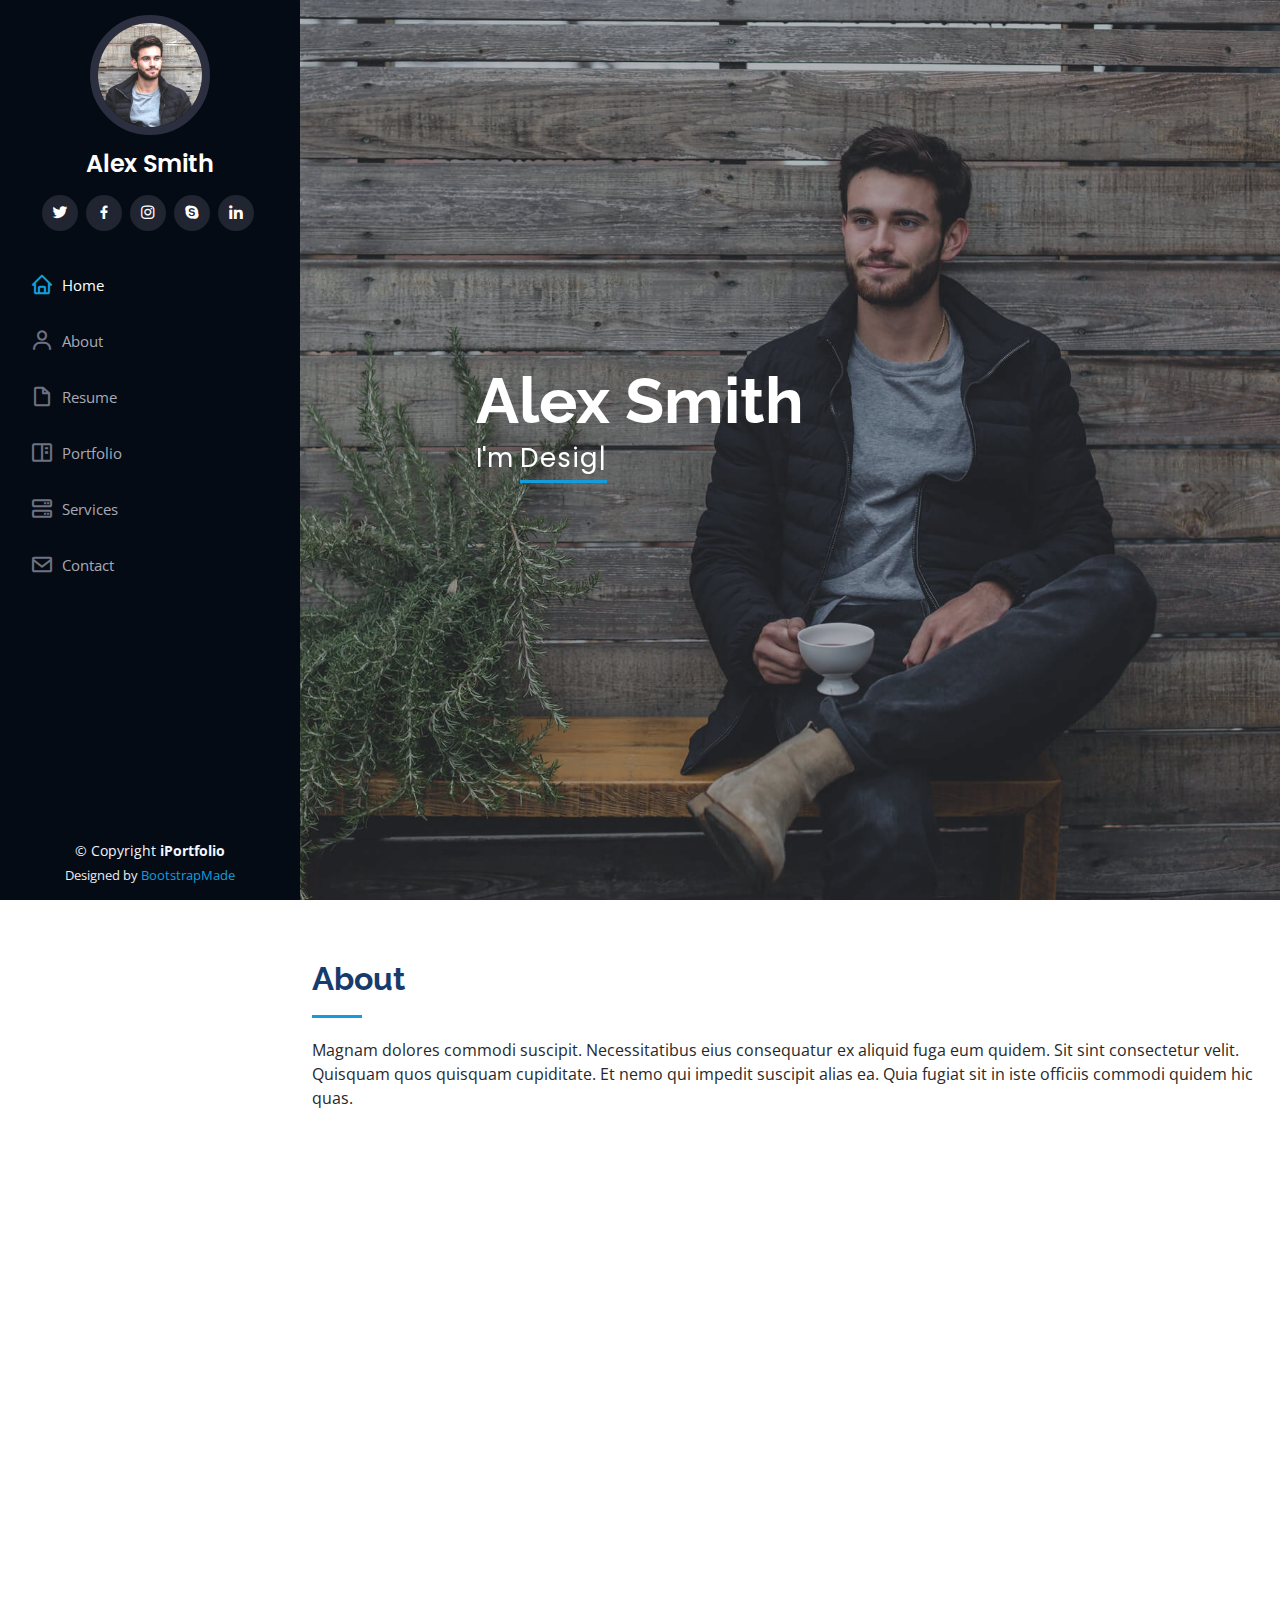
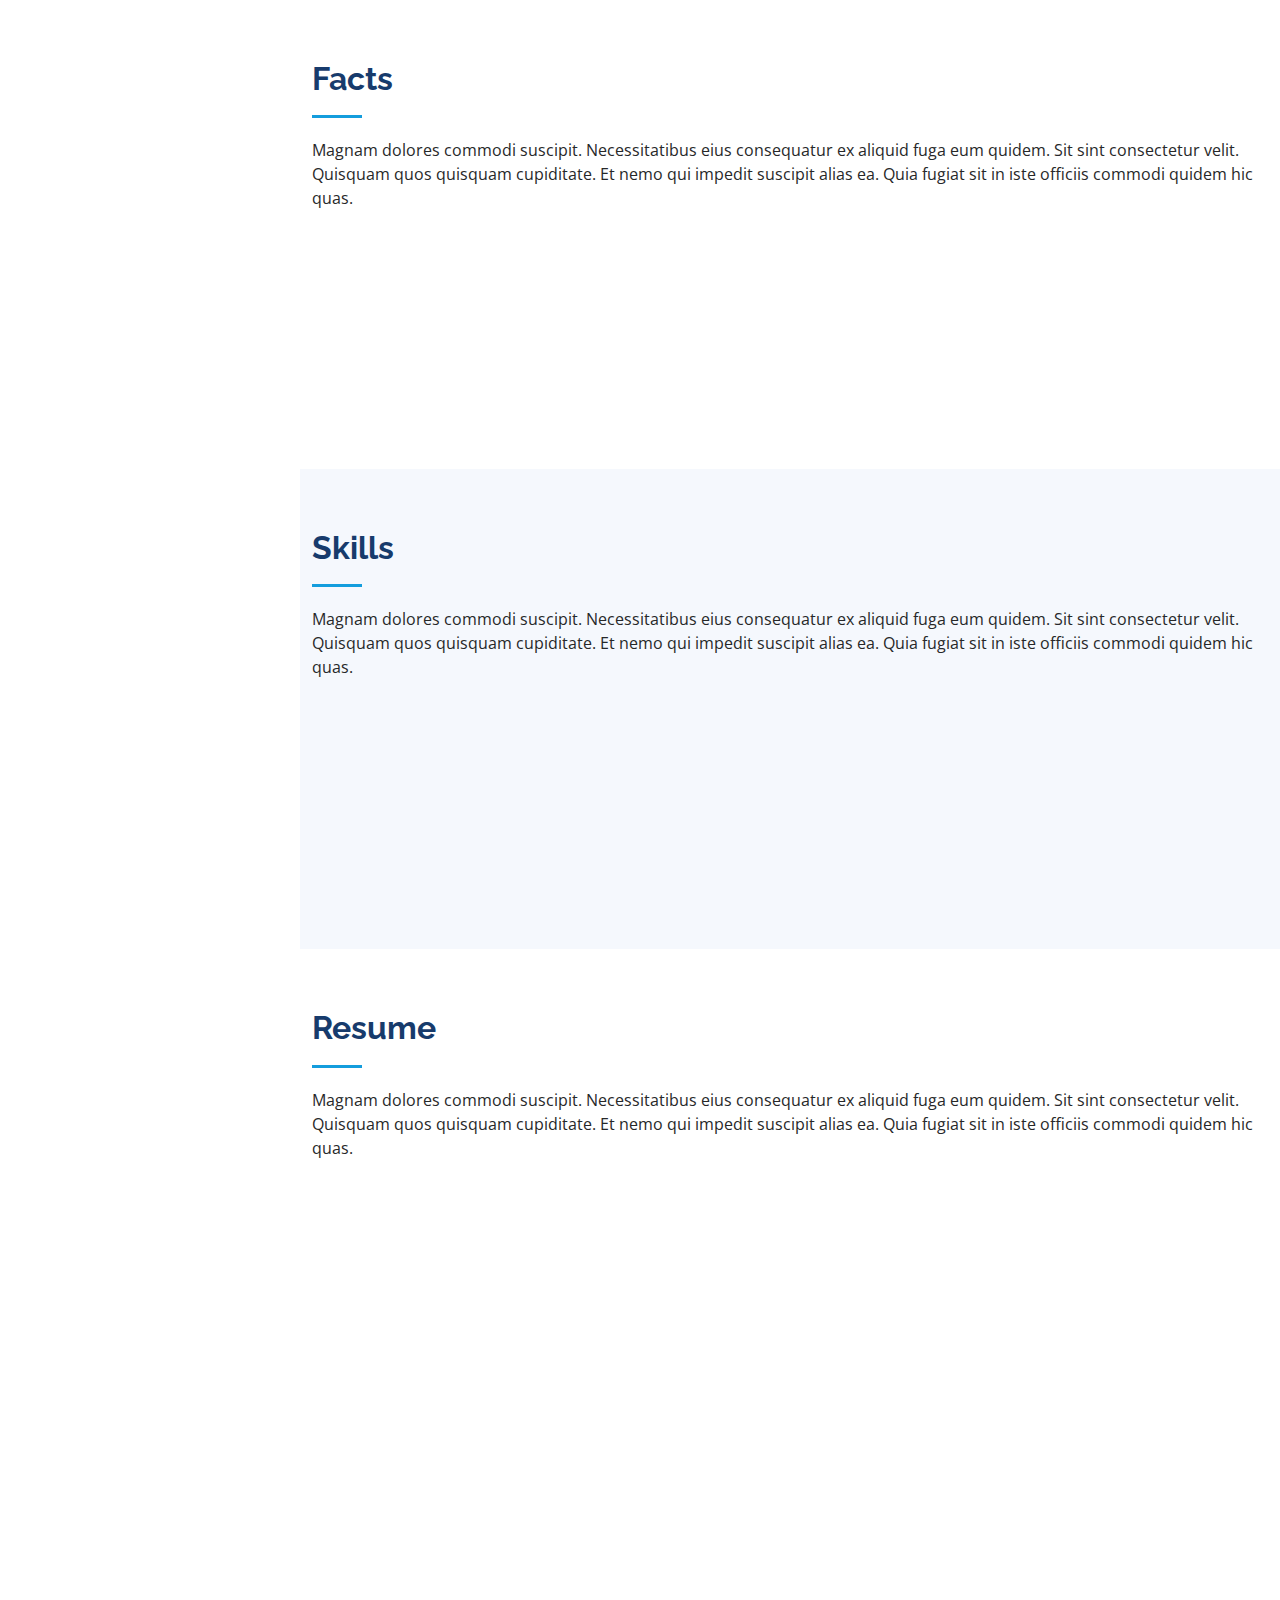
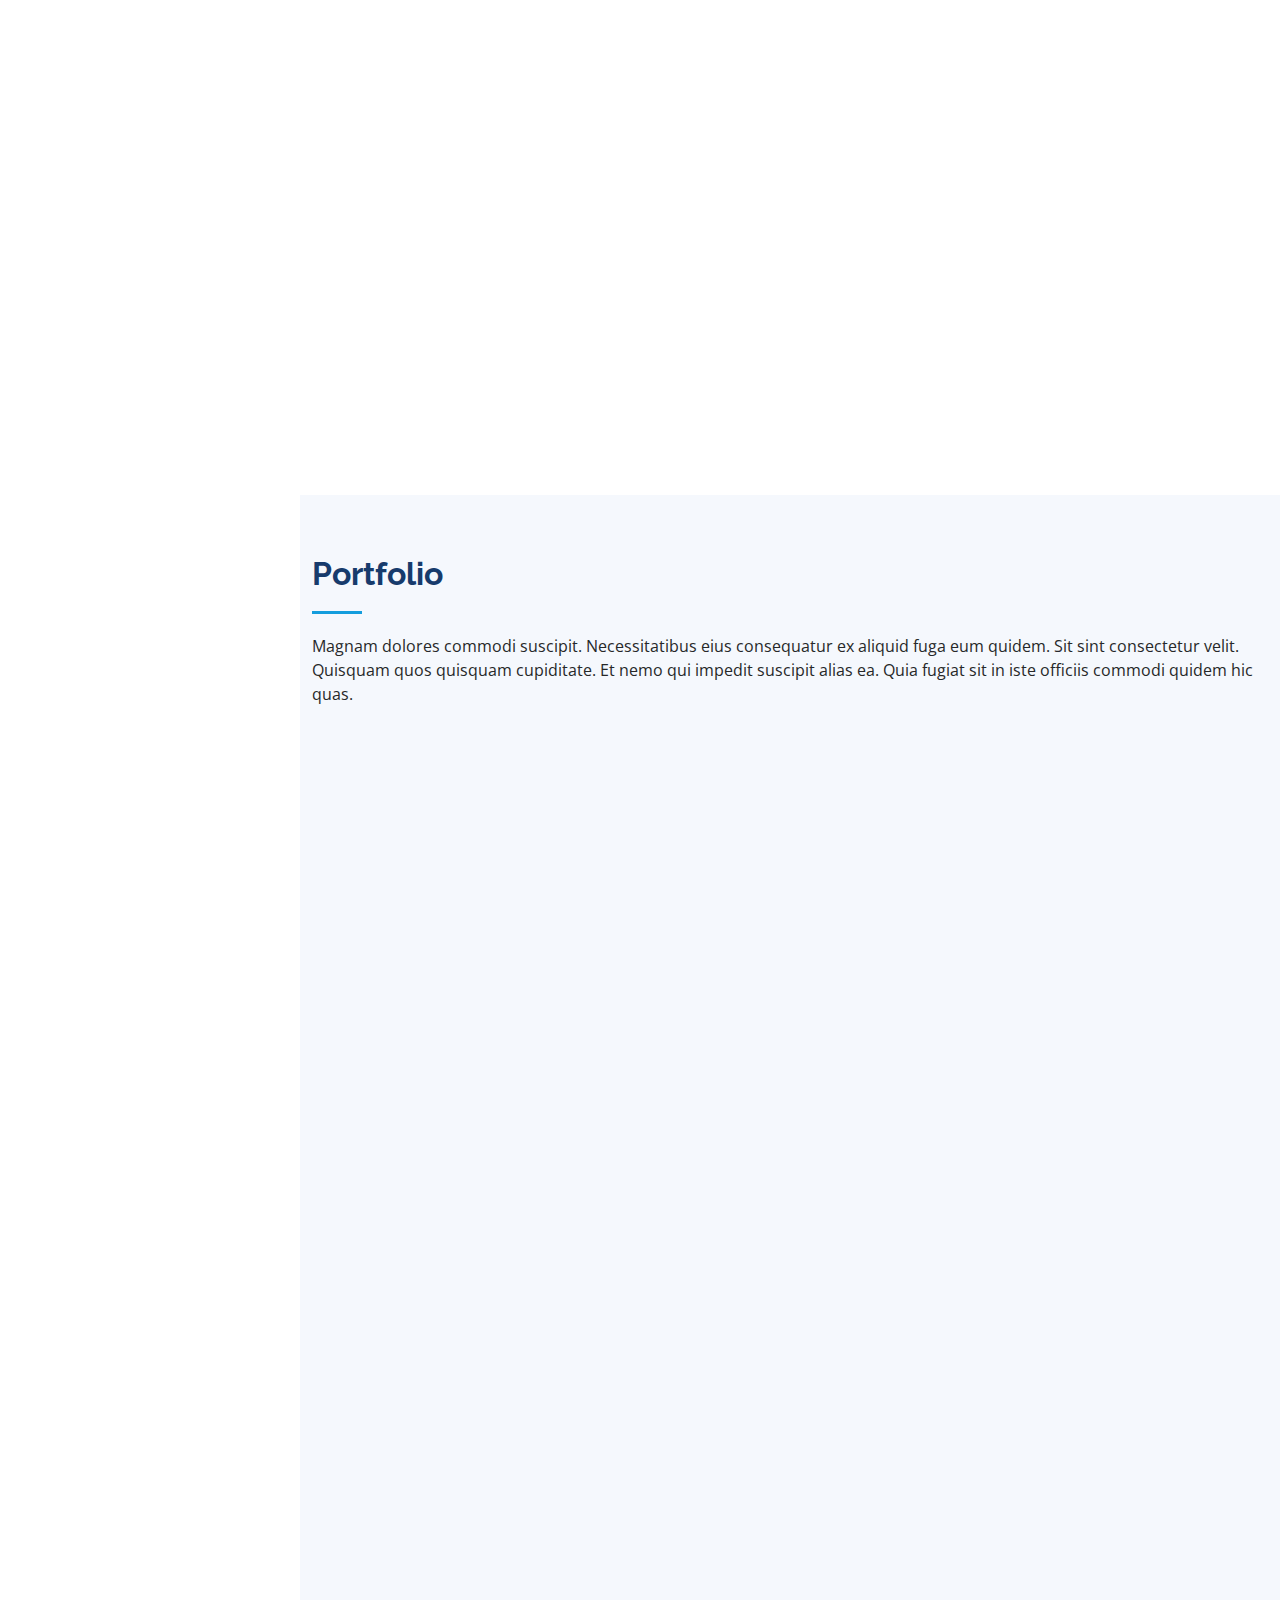
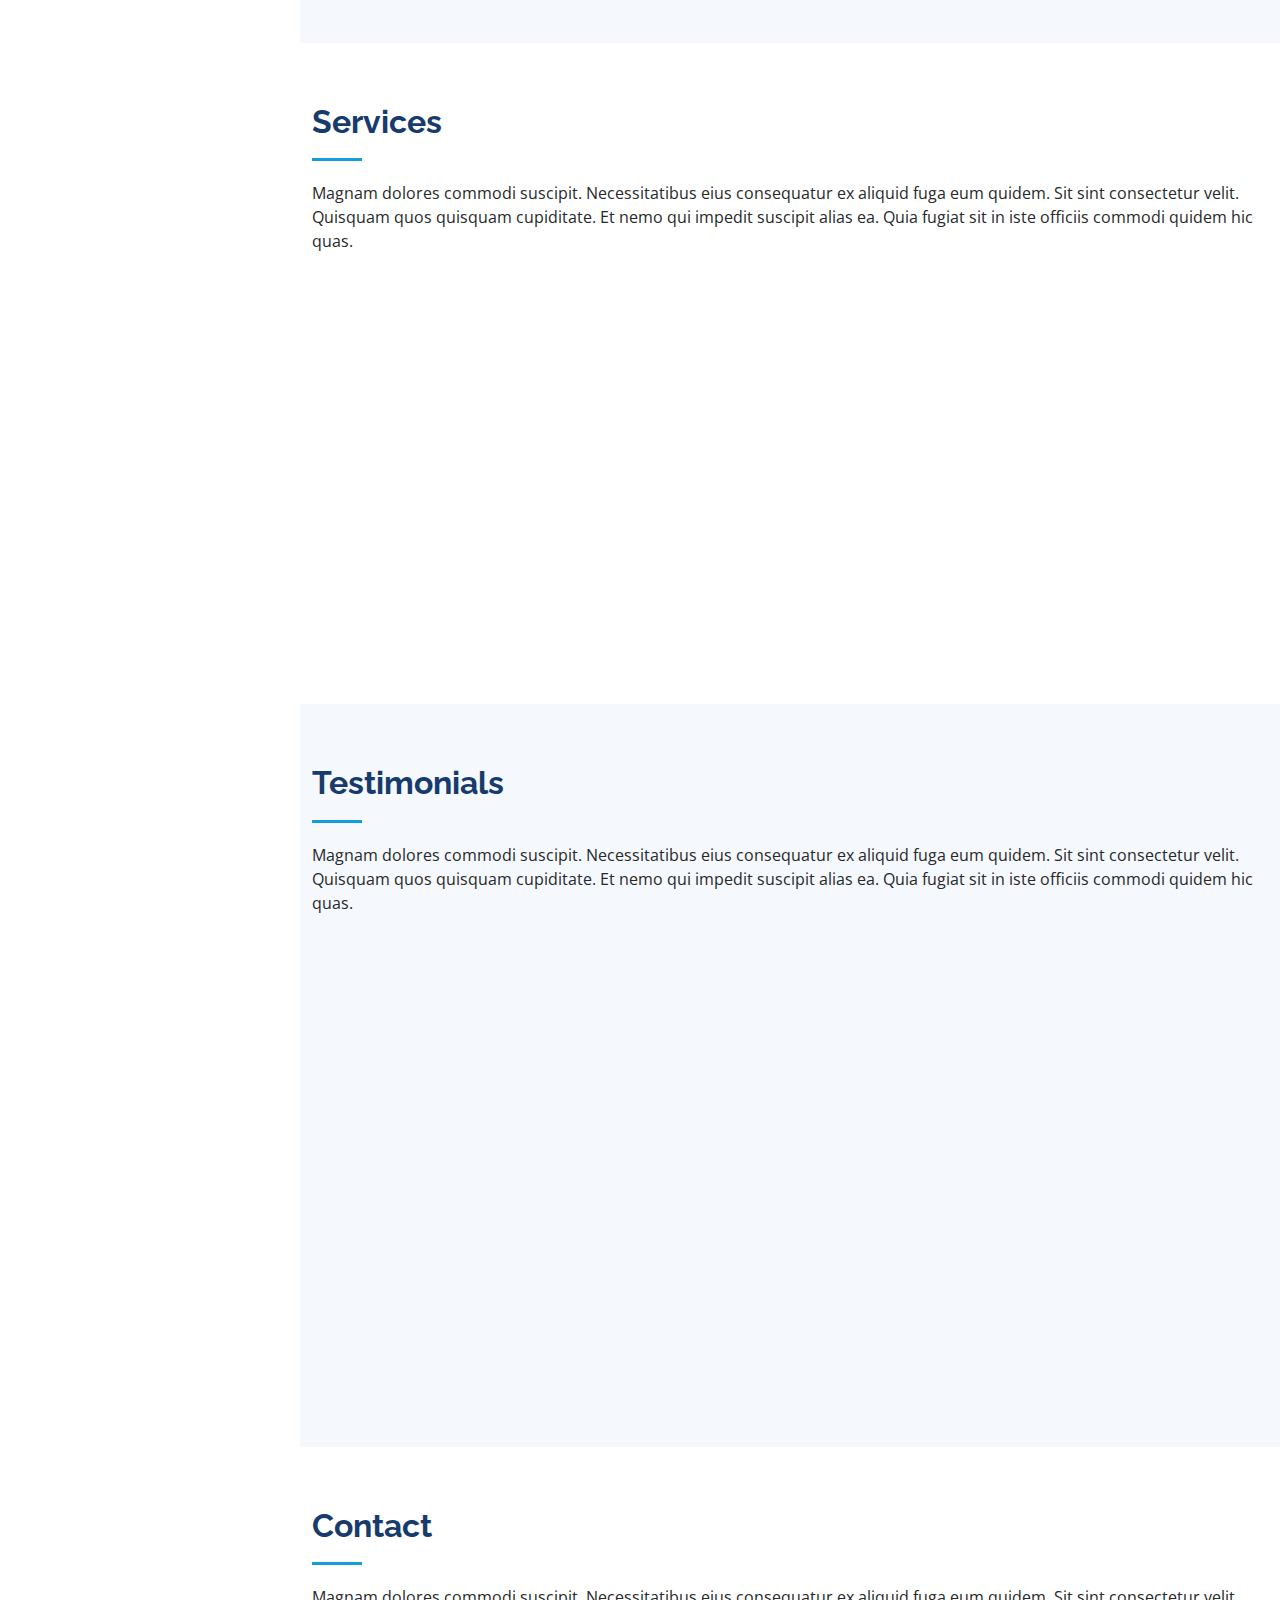
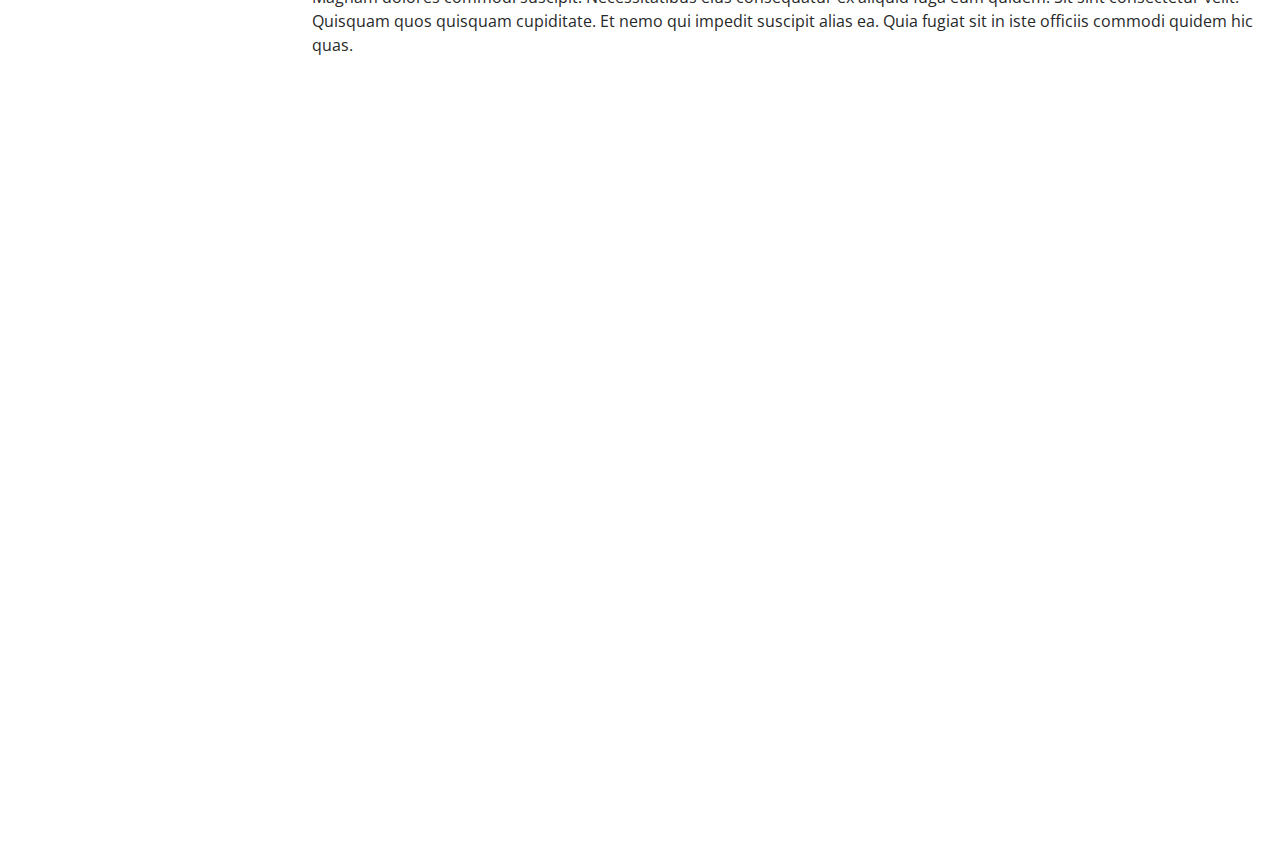
==== portfolio/index.html @ 07c1dbd9 "first commit" ====
<!DOCTYPE html>
<html lang="en">

<head>
  <meta charset="utf-8">
  <meta content="width=device-width, initial-scale=1.0" name="viewport">

  <title>iPortfolio Bootstrap Template - Index</title>
  <meta content="" name="description">
  <meta content="" name="keywords">

  <!-- Favicons -->
  <link href="assets/img/favicon.png" rel="icon">
  <link href="assets/img/apple-touch-icon.png" rel="apple-touch-icon">

  <!-- Google Fonts -->
  <link href="https://fonts.googleapis.com/css?family=Open+Sans:300,300i,400,400i,600,600i,700,700i|Raleway:300,300i,400,400i,500,500i,600,600i,700,700i|Poppins:300,300i,400,400i,500,500i,600,600i,700,700i" rel="stylesheet">

  <!-- Vendor CSS Files -->
  <link href="assets/vendor/aos/aos.css" rel="stylesheet">
  <link href="assets/vendor/bootstrap/css/bootstrap.min.css" rel="stylesheet">
  <link href="assets/vendor/bootstrap-icons/bootstrap-icons.css" rel="stylesheet">
  <link href="assets/vendor/boxicons/css/boxicons.min.css" rel="stylesheet">
  <link href="assets/vendor/glightbox/css/glightbox.min.css" rel="stylesheet">
  <link href="assets/vendor/swiper/swiper-bundle.min.css" rel="stylesheet">

  <!-- Template Main CSS File -->
  <link href="assets/css/style.css" rel="stylesheet">

  <!-- =======================================================
  * Template Name: iPortfolio - v3.10.0
  * Template URL: https://bootstrapmade.com/iportfolio-bootstrap-portfolio-websites-template/
  * Author: BootstrapMade.com
  * License: https://bootstrapmade.com/license/
  ======================================================== -->
</head>

<body>

  <!-- ======= Mobile nav toggle button ======= -->
  <i class="bi bi-list mobile-nav-toggle d-xl-none"></i>

  <!-- ======= Header ======= -->
  <header id="header">
    <div class="d-flex flex-column">

      <div class="profile">
        <img src="assets/img/profile-img.jpg" alt="" class="img-fluid rounded-circle">
        <h1 class="text-light"><a href="index.html">Alex Smith</a></h1>
        <div class="social-links mt-3 text-center">
          <a href="#" class="twitter"><i class="bx bxl-twitter"></i></a>
          <a href="#" class="facebook"><i class="bx bxl-facebook"></i></a>
          <a href="#" class="instagram"><i class="bx bxl-instagram"></i></a>
          <a href="#" class="google-plus"><i class="bx bxl-skype"></i></a>
          <a href="#" class="linkedin"><i class="bx bxl-linkedin"></i></a>
        </div>
      </div>

      <nav id="navbar" class="nav-menu navbar">
        <ul>
          <li><a href="#hero" class="nav-link scrollto active"><i class="bx bx-home"></i> <span>Home</span></a></li>
          <li><a href="#about" class="nav-link scrollto"><i class="bx bx-user"></i> <span>About</span></a></li>
          <li><a href="#resume" class="nav-link scrollto"><i class="bx bx-file-blank"></i> <span>Resume</span></a></li>
          <li><a href="#portfolio" class="nav-link scrollto"><i class="bx bx-book-content"></i> <span>Portfolio</span></a></li>
          <li><a href="#services" class="nav-link scrollto"><i class="bx bx-server"></i> <span>Services</span></a></li>
          <li><a href="#contact" class="nav-link scrollto"><i class="bx bx-envelope"></i> <span>Contact</span></a></li>
        </ul>
      </nav><!-- .nav-menu -->
    </div>
  </header><!-- End Header -->

  <!-- ======= Hero Section ======= -->
  <section id="hero" class="d-flex flex-column justify-content-center align-items-center">
    <div class="hero-container" data-aos="fade-in">
      <h1>Alex Smith</h1>
      <p>I'm <span class="typed" data-typed-items="Designer, Developer, Freelancer, Photographer"></span></p>
    </div>
  </section><!-- End Hero -->

  <main id="main">

    <!-- ======= About Section ======= -->
    <section id="about" class="about">
      <div class="container">

        <div class="section-title">
          <h2>About</h2>
          <p>Magnam dolores commodi suscipit. Necessitatibus eius consequatur ex aliquid fuga eum quidem. Sit sint consectetur velit. Quisquam quos quisquam cupiditate. Et nemo qui impedit suscipit alias ea. Quia fugiat sit in iste officiis commodi quidem hic quas.</p>
        </div>

        <div class="row">
          <div class="col-lg-4" data-aos="fade-right">
            <img src="assets/img/profile-img.jpg" class="img-fluid" alt="">
          </div>
          <div class="col-lg-8 pt-4 pt-lg-0 content" data-aos="fade-left">
            <h3>UI/UX Designer &amp; Web Developer.</h3>
            <p class="fst-italic">
              Lorem ipsum dolor sit amet, consectetur adipiscing elit, sed do eiusmod tempor incididunt ut labore et dolore
              magna aliqua.
            </p>
            <div class="row">
              <div class="col-lg-6">
                <ul>
                  <li><i class="bi bi-chevron-right"></i> <strong>Birthday:</strong> <span>1 May 1995</span></li>
                  <li><i class="bi bi-chevron-right"></i> <strong>Website:</strong> <span>www.example.com</span></li>
                  <li><i class="bi bi-chevron-right"></i> <strong>Phone:</strong> <span>+123 456 7890</span></li>
                  <li><i class="bi bi-chevron-right"></i> <strong>City:</strong> <span>New York, USA</span></li>
                </ul>
              </div>
              <div class="col-lg-6">
                <ul>
                  <li><i class="bi bi-chevron-right"></i> <strong>Age:</strong> <span>30</span></li>
                  <li><i class="bi bi-chevron-right"></i> <strong>Degree:</strong> <span>Master</span></li>
                  <li><i class="bi bi-chevron-right"></i> <strong>PhEmailone:</strong> <span>email@example.com</span></li>
                  <li><i class="bi bi-chevron-right"></i> <strong>Freelance:</strong> <span>Available</span></li>
                </ul>
              </div>
            </div>
            <p>
              Officiis eligendi itaque labore et dolorum mollitia officiis optio vero. Quisquam sunt adipisci omnis et ut. Nulla accusantium dolor incidunt officia tempore. Et eius omnis.
              Cupiditate ut dicta maxime officiis quidem quia. Sed et consectetur qui quia repellendus itaque neque. Aliquid amet quidem ut quaerat cupiditate. Ab et eum qui repellendus omnis culpa magni laudantium dolores.
            </p>
          </div>
        </div>

      </div>
    </section><!-- End About Section -->

    <!-- ======= Facts Section ======= -->
    <section id="facts" class="facts">
      <div class="container">

        <div class="section-title">
          <h2>Facts</h2>
          <p>Magnam dolores commodi suscipit. Necessitatibus eius consequatur ex aliquid fuga eum quidem. Sit sint consectetur velit. Quisquam quos quisquam cupiditate. Et nemo qui impedit suscipit alias ea. Quia fugiat sit in iste officiis commodi quidem hic quas.</p>
        </div>

        <div class="row no-gutters">

          <div class="col-lg-3 col-md-6 d-md-flex align-items-md-stretch" data-aos="fade-up">
            <div class="count-box">
              <i class="bi bi-emoji-smile"></i>
              <span data-purecounter-start="0" data-purecounter-end="232" data-purecounter-duration="1" class="purecounter"></span>
              <p><strong>Happy Clients</strong> consequuntur quae</p>
            </div>
          </div>

          <div class="col-lg-3 col-md-6 d-md-flex align-items-md-stretch" data-aos="fade-up" data-aos-delay="100">
            <div class="count-box">
              <i class="bi bi-journal-richtext"></i>
              <span data-purecounter-start="0" data-purecounter-end="521" data-purecounter-duration="1" class="purecounter"></span>
              <p><strong>Projects</strong> adipisci atque cum quia aut</p>
            </div>
          </div>

          <div class="col-lg-3 col-md-6 d-md-flex align-items-md-stretch" data-aos="fade-up" data-aos-delay="200">
            <div class="count-box">
              <i class="bi bi-headset"></i>
              <span data-purecounter-start="0" data-purecounter-end="1453" data-purecounter-duration="1" class="purecounter"></span>
              <p><strong>Hours Of Support</strong> aut commodi quaerat</p>
            </div>
          </div>

          <div class="col-lg-3 col-md-6 d-md-flex align-items-md-stretch" data-aos="fade-up" data-aos-delay="300">
            <div class="count-box">
              <i class="bi bi-people"></i>
              <span data-purecounter-start="0" data-purecounter-end="32" data-purecounter-duration="1" class="purecounter"></span>
              <p><strong>Hard Workers</strong> rerum asperiores dolor</p>
            </div>
          </div>

        </div>

      </div>
    </section><!-- End Facts Section -->

    <!-- ======= Skills Section ======= -->
    <section id="skills" class="skills section-bg">
      <div class="container">

        <div class="section-title">
          <h2>Skills</h2>
          <p>Magnam dolores commodi suscipit. Necessitatibus eius consequatur ex aliquid fuga eum quidem. Sit sint consectetur velit. Quisquam quos quisquam cupiditate. Et nemo qui impedit suscipit alias ea. Quia fugiat sit in iste officiis commodi quidem hic quas.</p>
        </div>

        <div class="row skills-content">

          <div class="col-lg-6" data-aos="fade-up">

            <div class="progress">
              <span class="skill">HTML <i class="val">100%</i></span>
              <div class="progress-bar-wrap">
                <div class="progress-bar" role="progressbar" aria-valuenow="100" aria-valuemin="0" aria-valuemax="100"></div>
              </div>
            </div>

            <div class="progress">
              <span class="skill">CSS <i class="val">90%</i></span>
              <div class="progress-bar-wrap">
                <div class="progress-bar" role="progressbar" aria-valuenow="90" aria-valuemin="0" aria-valuemax="100"></div>
              </div>
            </div>

            <div class="progress">
              <span class="skill">JavaScript <i class="val">75%</i></span>
              <div class="progress-bar-wrap">
                <div class="progress-bar" role="progressbar" aria-valuenow="75" aria-valuemin="0" aria-valuemax="100"></div>
              </div>
            </div>

          </div>

          <div class="col-lg-6" data-aos="fade-up" data-aos-delay="100">

            <div class="progress">
              <span class="skill">PHP <i class="val">80%</i></span>
              <div class="progress-bar-wrap">
                <div class="progress-bar" role="progressbar" aria-valuenow="80" aria-valuemin="0" aria-valuemax="100"></div>
              </div>
            </div>

            <div class="progress">
              <span class="skill">WordPress/CMS <i class="val">90%</i></span>
              <div class="progress-bar-wrap">
                <div class="progress-bar" role="progressbar" aria-valuenow="90" aria-valuemin="0" aria-valuemax="100"></div>
              </div>
            </div>

            <div class="progress">
              <span class="skill">Photoshop <i class="val">55%</i></span>
              <div class="progress-bar-wrap">
                <div class="progress-bar" role="progressbar" aria-valuenow="55" aria-valuemin="0" aria-valuemax="100"></div>
              </div>
            </div>

          </div>

        </div>

      </div>
    </section><!-- End Skills Section -->

    <!-- ======= Resume Section ======= -->
    <section id="resume" class="resume">
      <div class="container">

        <div class="section-title">
          <h2>Resume</h2>
          <p>Magnam dolores commodi suscipit. Necessitatibus eius consequatur ex aliquid fuga eum quidem. Sit sint consectetur velit. Quisquam quos quisquam cupiditate. Et nemo qui impedit suscipit alias ea. Quia fugiat sit in iste officiis commodi quidem hic quas.</p>
        </div>

        <div class="row">
          <div class="col-lg-6" data-aos="fade-up">
            <h3 class="resume-title">Sumary</h3>
            <div class="resume-item pb-0">
              <h4>Alex Smith</h4>
              <p><em>Innovative and deadline-driven Graphic Designer with 3+ years of experience designing and developing user-centered digital/print marketing material from initial concept to final, polished deliverable.</em></p>
              <ul>
                <li>Portland par 127,Orlando, FL</li>
                <li>(123) 456-7891</li>
                <li>alice.barkley@example.com</li>
              </ul>
            </div>

            <h3 class="resume-title">Education</h3>
            <div class="resume-item">
              <h4>Master of Fine Arts &amp; Graphic Design</h4>
              <h5>2015 - 2016</h5>
              <p><em>Rochester Institute of Technology, Rochester, NY</em></p>
              <p>Qui deserunt veniam. Et sed aliquam labore tempore sed quisquam iusto autem sit. Ea vero voluptatum qui ut dignissimos deleniti nerada porti sand markend</p>
            </div>
            <div class="resume-item">
              <h4>Bachelor of Fine Arts &amp; Graphic Design</h4>
              <h5>2010 - 2014</h5>
              <p><em>Rochester Institute of Technology, Rochester, NY</em></p>
              <p>Quia nobis sequi est occaecati aut. Repudiandae et iusto quae reiciendis et quis Eius vel ratione eius unde vitae rerum voluptates asperiores voluptatem Earum molestiae consequatur neque etlon sader mart dila</p>
            </div>
          </div>
          <div class="col-lg-6" data-aos="fade-up" data-aos-delay="100">
            <h3 class="resume-title">Professional Experience</h3>
            <div class="resume-item">
              <h4>Senior graphic design specialist</h4>
              <h5>2019 - Present</h5>
              <p><em>Experion, New York, NY </em></p>
              <ul>
                <li>Lead in the design, development, and implementation of the graphic, layout, and production communication materials</li>
                <li>Delegate tasks to the 7 members of the design team and provide counsel on all aspects of the project. </li>
                <li>Supervise the assessment of all graphic materials in order to ensure quality and accuracy of the design</li>
                <li>Oversee the efficient use of production project budgets ranging from $2,000 - $25,000</li>
              </ul>
            </div>
            <div class="resume-item">
              <h4>Graphic design specialist</h4>
              <h5>2017 - 2018</h5>
              <p><em>Stepping Stone Advertising, New York, NY</em></p>
              <ul>
                <li>Developed numerous marketing programs (logos, brochures,infographics, presentations, and advertisements).</li>
                <li>Managed up to 5 projects or tasks at a given time while under pressure</li>
                <li>Recommended and consulted with clients on the most appropriate graphic design</li>
                <li>Created 4+ design presentations and proposals a month for clients and account managers</li>
              </ul>
            </div>
          </div>
        </div>

      </div>
    </section><!-- End Resume Section -->

    <!-- ======= Portfolio Section ======= -->
    <section id="portfolio" class="portfolio section-bg">
      <div class="container">

        <div class="section-title">
          <h2>Portfolio</h2>
          <p>Magnam dolores commodi suscipit. Necessitatibus eius consequatur ex aliquid fuga eum quidem. Sit sint consectetur velit. Quisquam quos quisquam cupiditate. Et nemo qui impedit suscipit alias ea. Quia fugiat sit in iste officiis commodi quidem hic quas.</p>
        </div>

        <div class="row" data-aos="fade-up">
          <div class="col-lg-12 d-flex justify-content-center">
            <ul id="portfolio-flters">
              <li data-filter="*" class="filter-active">All</li>
              <li data-filter=".filter-app">App</li>
              <li data-filter=".filter-card">Card</li>
              <li data-filter=".filter-web">Web</li>
            </ul>
          </div>
        </div>

        <div class="row portfolio-container" data-aos="fade-up" data-aos-delay="100">

          <div class="col-lg-4 col-md-6 portfolio-item filter-app">
            <div class="portfolio-wrap">
              <img src="assets/img/portfolio/portfolio-1.jpg" class="img-fluid" alt="">
              <div class="portfolio-links">
                <a href="assets/img/portfolio/portfolio-1.jpg" data-gallery="portfolioGallery" class="portfolio-lightbox" title="App 1"><i class="bx bx-plus"></i></a>
                <a href="portfolio-details.html" title="More Details"><i class="bx bx-link"></i></a>
              </div>
            </div>
          </div>

          <div class="col-lg-4 col-md-6 portfolio-item filter-web">
            <div class="portfolio-wrap">
              <img src="assets/img/portfolio/portfolio-2.jpg" class="img-fluid" alt="">
              <div class="portfolio-links">
                <a href="assets/img/portfolio/portfolio-2.jpg" data-gallery="portfolioGallery" class="portfolio-lightbox" title="Web 3"><i class="bx bx-plus"></i></a>
                <a href="portfolio-details.html" title="More Details"><i class="bx bx-link"></i></a>
              </div>
            </div>
          </div>

          <div class="col-lg-4 col-md-6 portfolio-item filter-app">
            <div class="portfolio-wrap">
              <img src="assets/img/portfolio/portfolio-3.jpg" class="img-fluid" alt="">
              <div class="portfolio-links">
                <a href="assets/img/portfolio/portfolio-3.jpg" data-gallery="portfolioGallery" class="portfolio-lightbox" title="App 2"><i class="bx bx-plus"></i></a>
                <a href="portfolio-details.html" title="More Details"><i class="bx bx-link"></i></a>
              </div>
            </div>
          </div>

          <div class="col-lg-4 col-md-6 portfolio-item filter-card">
            <div class="portfolio-wrap">
              <img src="assets/img/portfolio/portfolio-4.jpg" class="img-fluid" alt="">
              <div class="portfolio-links">
                <a href="assets/img/portfolio/portfolio-4.jpg" data-gallery="portfolioGallery" class="portfolio-lightbox" title="Card 2"><i class="bx bx-plus"></i></a>
                <a href="portfolio-details.html" title="More Details"><i class="bx bx-link"></i></a>
              </div>
            </div>
          </div>

          <div class="col-lg-4 col-md-6 portfolio-item filter-web">
            <div class="portfolio-wrap">
              <img src="assets/img/portfolio/portfolio-5.jpg" class="img-fluid" alt="">
              <div class="portfolio-links">
                <a href="assets/img/portfolio/portfolio-5.jpg" data-gallery="portfolioGallery" class="portfolio-lightbox" title="Web 2"><i class="bx bx-plus"></i></a>
                <a href="portfolio-details.html" title="More Details"><i class="bx bx-link"></i></a>
              </div>
            </div>
          </div>

          <div class="col-lg-4 col-md-6 portfolio-item filter-app">
            <div class="portfolio-wrap">
              <img src="assets/img/portfolio/portfolio-6.jpg" class="img-fluid" alt="">
              <div class="portfolio-links">
                <a href="assets/img/portfolio/portfolio-6.jpg" data-gallery="portfolioGallery" class="portfolio-lightbox" title="App 3"><i class="bx bx-plus"></i></a>
                <a href="portfolio-details.html" title="More Details"><i class="bx bx-link"></i></a>
              </div>
            </div>
          </div>

          <div class="col-lg-4 col-md-6 portfolio-item filter-card">
            <div class="portfolio-wrap">
              <img src="assets/img/portfolio/portfolio-7.jpg" class="img-fluid" alt="">
              <div class="portfolio-links">
                <a href="assets/img/portfolio/portfolio-7.jpg" data-gallery="portfolioGallery" class="portfolio-lightbox" title="Card 1"><i class="bx bx-plus"></i></a>
                <a href="portfolio-details.html" title="More Details"><i class="bx bx-link"></i></a>
              </div>
            </div>
          </div>

          <div class="col-lg-4 col-md-6 portfolio-item filter-card">
            <div class="portfolio-wrap">
              <img src="assets/img/portfolio/portfolio-8.jpg" class="img-fluid" alt="">
              <div class="portfolio-links">
                <a href="assets/img/portfolio/portfolio-8.jpg" data-gallery="portfolioGallery" class="portfolio-lightbox" title="Card 3"><i class="bx bx-plus"></i></a>
                <a href="portfolio-details.html" title="More Details"><i class="bx bx-link"></i></a>
              </div>
            </div>
          </div>

          <div class="col-lg-4 col-md-6 portfolio-item filter-web">
            <div class="portfolio-wrap">
              <img src="assets/img/portfolio/portfolio-9.jpg" class="img-fluid" alt="">
              <div class="portfolio-links">
                <a href="assets/img/portfolio/portfolio-9.jpg" data-gallery="portfolioGallery" class="portfolio-lightbox" title="Web 3"><i class="bx bx-plus"></i></a>
                <a href="portfolio-details.html" title="More Details"><i class="bx bx-link"></i></a>
              </div>
            </div>
          </div>

        </div>

      </div>
    </section><!-- End Portfolio Section -->

    <!-- ======= Services Section ======= -->
    <section id="services" class="services">
      <div class="container">

        <div class="section-title">
          <h2>Services</h2>
          <p>Magnam dolores commodi suscipit. Necessitatibus eius consequatur ex aliquid fuga eum quidem. Sit sint consectetur velit. Quisquam quos quisquam cupiditate. Et nemo qui impedit suscipit alias ea. Quia fugiat sit in iste officiis commodi quidem hic quas.</p>
        </div>

        <div class="row">
          <div class="col-lg-4 col-md-6 icon-box" data-aos="fade-up">
            <div class="icon"><i class="bi bi-briefcase"></i></div>
            <h4 class="title"><a href="">Lorem Ipsum</a></h4>
            <p class="description">Voluptatum deleniti atque corrupti quos dolores et quas molestias excepturi sint occaecati cupiditate non provident</p>
          </div>
          <div class="col-lg-4 col-md-6 icon-box" data-aos="fade-up" data-aos-delay="100">
            <div class="icon"><i class="bi bi-card-checklist"></i></div>
            <h4 class="title"><a href="">Dolor Sitema</a></h4>
            <p class="description">Minim veniam, quis nostrud exercitation ullamco laboris nisi ut aliquip ex ea commodo consequat tarad limino ata</p>
          </div>
          <div class="col-lg-4 col-md-6 icon-box" data-aos="fade-up" data-aos-delay="200">
            <div class="icon"><i class="bi bi-bar-chart"></i></div>
            <h4 class="title"><a href="">Sed ut perspiciatis</a></h4>
            <p class="description">Duis aute irure dolor in reprehenderit in voluptate velit esse cillum dolore eu fugiat nulla pariatur</p>
          </div>
          <div class="col-lg-4 col-md-6 icon-box" data-aos="fade-up" data-aos-delay="300">
            <div class="icon"><i class="bi bi-binoculars"></i></div>
            <h4 class="title"><a href="">Magni Dolores</a></h4>
            <p class="description">Excepteur sint occaecat cupidatat non proident, sunt in culpa qui officia deserunt mollit anim id est laborum</p>
          </div>
          <div class="col-lg-4 col-md-6 icon-box" data-aos="fade-up" data-aos-delay="400">
            <div class="icon"><i class="bi bi-brightness-high"></i></div>
            <h4 class="title"><a href="">Nemo Enim</a></h4>
            <p class="description">At vero eos et accusamus et iusto odio dignissimos ducimus qui blanditiis praesentium voluptatum deleniti atque</p>
          </div>
          <div class="col-lg-4 col-md-6 icon-box" data-aos="fade-up" data-aos-delay="500">
            <div class="icon"><i class="bi bi-calendar4-week"></i></div>
            <h4 class="title"><a href="">Eiusmod Tempor</a></h4>
            <p class="description">Et harum quidem rerum facilis est et expedita distinctio. Nam libero tempore, cum soluta nobis est eligendi</p>
          </div>
        </div>

      </div>
    </section><!-- End Services Section -->

    <!-- ======= Testimonials Section ======= -->
    <section id="testimonials" class="testimonials section-bg">
      <div class="container">

        <div class="section-title">
          <h2>Testimonials</h2>
          <p>Magnam dolores commodi suscipit. Necessitatibus eius consequatur ex aliquid fuga eum quidem. Sit sint consectetur velit. Quisquam quos quisquam cupiditate. Et nemo qui impedit suscipit alias ea. Quia fugiat sit in iste officiis commodi quidem hic quas.</p>
        </div>

        <div class="testimonials-slider swiper" data-aos="fade-up" data-aos-delay="100">
          <div class="swiper-wrapper">

            <div class="swiper-slide">
              <div class="testimonial-item" data-aos="fade-up">
                <p>
                  <i class="bx bxs-quote-alt-left quote-icon-left"></i>
                  Proin iaculis purus consequat sem cure digni ssim donec porttitora entum suscipit rhoncus. Accusantium quam, ultricies eget id, aliquam eget nibh et. Maecen aliquam, risus at semper.
                  <i class="bx bxs-quote-alt-right quote-icon-right"></i>
                </p>
                <img src="assets/img/testimonials/testimonials-1.jpg" class="testimonial-img" alt="">
                <h3>Saul Goodman</h3>
                <h4>Ceo &amp; Founder</h4>
              </div>
            </div><!-- End testimonial item -->

            <div class="swiper-slide">
              <div class="testimonial-item" data-aos="fade-up" data-aos-delay="100">
                <p>
                  <i class="bx bxs-quote-alt-left quote-icon-left"></i>
                  Export tempor illum tamen malis malis eram quae irure esse labore quem cillum quid cillum eram malis quorum velit fore eram velit sunt aliqua noster fugiat irure amet legam anim culpa.
                  <i class="bx bxs-quote-alt-right quote-icon-right"></i>
                </p>
                <img src="assets/img/testimonials/testimonials-2.jpg" class="testimonial-img" alt="">
                <h3>Sara Wilsson</h3>
                <h4>Designer</h4>
              </div>
            </div><!-- End testimonial item -->

            <div class="swiper-slide">
              <div class="testimonial-item" data-aos="fade-up" data-aos-delay="200">
                <p>
                  <i class="bx bxs-quote-alt-left quote-icon-left"></i>
                  Enim nisi quem export duis labore cillum quae magna enim sint quorum nulla quem veniam duis minim tempor labore quem eram duis noster aute amet eram fore quis sint minim.
                  <i class="bx bxs-quote-alt-right quote-icon-right"></i>
                </p>
                <img src="assets/img/testimonials/testimonials-3.jpg" class="testimonial-img" alt="">
                <h3>Jena Karlis</h3>
                <h4>Store Owner</h4>
              </div>
            </div><!-- End testimonial item -->

            <div class="swiper-slide">
              <div class="testimonial-item" data-aos="fade-up" data-aos-delay="300">
                <p>
                  <i class="bx bxs-quote-alt-left quote-icon-left"></i>
                  Fugiat enim eram quae cillum dolore dolor amet nulla culpa multos export minim fugiat minim velit minim dolor enim duis veniam ipsum anim magna sunt elit fore quem dolore labore illum veniam.
                  <i class="bx bxs-quote-alt-right quote-icon-right"></i>
                </p>
                <img src="assets/img/testimonials/testimonials-4.jpg" class="testimonial-img" alt="">
                <h3>Matt Brandon</h3>
                <h4>Freelancer</h4>
              </div>
            </div><!-- End testimonial item -->

            <div class="swiper-slide">
              <div class="testimonial-item" data-aos="fade-up" data-aos-delay="400">
                <p>
                  <i class="bx bxs-quote-alt-left quote-icon-left"></i>
                  Quis quorum aliqua sint quem legam fore sunt eram irure aliqua veniam tempor noster veniam enim culpa labore duis sunt culpa nulla illum cillum fugiat legam esse veniam culpa fore nisi cillum quid.
                  <i class="bx bxs-quote-alt-right quote-icon-right"></i>
                </p>
                <img src="assets/img/testimonials/testimonials-5.jpg" class="testimonial-img" alt="">
                <h3>John Larson</h3>
                <h4>Entrepreneur</h4>
              </div>
            </div><!-- End testimonial item -->

          </div>
          <div class="swiper-pagination"></div>
        </div>

      </div>
    </section><!-- End Testimonials Section -->

    <!-- ======= Contact Section ======= -->
    <section id="contact" class="contact">
      <div class="container">

        <div class="section-title">
          <h2>Contact</h2>
          <p>Magnam dolores commodi suscipit. Necessitatibus eius consequatur ex aliquid fuga eum quidem. Sit sint consectetur velit. Quisquam quos quisquam cupiditate. Et nemo qui impedit suscipit alias ea. Quia fugiat sit in iste officiis commodi quidem hic quas.</p>
        </div>

        <div class="row" data-aos="fade-in">

          <div class="col-lg-5 d-flex align-items-stretch">
            <div class="info">
              <div class="address">
                <i class="bi bi-geo-alt"></i>
                <h4>Location:</h4>
                <p>A108 Adam Street, New York, NY 535022</p>
              </div>

              <div class="email">
                <i class="bi bi-envelope"></i>
                <h4>Email:</h4>
                <p>info@example.com</p>
              </div>

              <div class="phone">
                <i class="bi bi-phone"></i>
                <h4>Call:</h4>
                <p>+1 5589 55488 55s</p>
              </div>

              <iframe src="https://www.google.com/maps/embed?pb=!1m14!1m8!1m3!1d12097.433213460943!2d-74.0062269!3d40.7101282!3m2!1i1024!2i768!4f13.1!3m3!1m2!1s0x0%3A0xb89d1fe6bc499443!2sDowntown+Conference+Center!5e0!3m2!1smk!2sbg!4v1539943755621" frameborder="0" style="border:0; width: 100%; height: 290px;" allowfullscreen></iframe>
            </div>

          </div>

          <div class="col-lg-7 mt-5 mt-lg-0 d-flex align-items-stretch">
            <form action="forms/contact.php" method="post" role="form" class="php-email-form">
              <div class="row">
                <div class="form-group col-md-6">
                  <label for="name">Your Name</label>
                  <input type="text" name="name" class="form-control" id="name" required>
                </div>
                <div class="form-group col-md-6">
                  <label for="name">Your Email</label>
                  <input type="email" class="form-control" name="email" id="email" required>
                </div>
              </div>
              <div class="form-group">
                <label for="name">Subject</label>
                <input type="text" class="form-control" name="subject" id="subject" required>
              </div>
              <div class="form-group">
                <label for="name">Message</label>
                <textarea class="form-control" name="message" rows="10" required></textarea>
              </div>
              <div class="my-3">
                <div class="loading">Loading</div>
                <div class="error-message"></div>
                <div class="sent-message">Your message has been sent. Thank you!</div>
              </div>
              <div class="text-center"><button type="submit">Send Message</button></div>
            </form>
          </div>

        </div>

      </div>
    </section><!-- End Contact Section -->

  </main><!-- End #main -->

  <!-- ======= Footer ======= -->
  <footer id="footer">
    <div class="container">
      <div class="copyright">
        &copy; Copyright <strong><span>iPortfolio</span></strong>
      </div>
      <div class="credits">
        <!-- All the links in the footer should remain intact. -->
        <!-- You can delete the links only if you purchased the pro version. -->
        <!-- Licensing information: https://bootstrapmade.com/license/ -->
        <!-- Purchase the pro version with working PHP/AJAX contact form: https://bootstrapmade.com/iportfolio-bootstrap-portfolio-websites-template/ -->
        Designed by <a href="https://bootstrapmade.com/">BootstrapMade</a>
      </div>
    </div>
  </footer><!-- End  Footer -->

  <a href="#" class="back-to-top d-flex align-items-center justify-content-center"><i class="bi bi-arrow-up-short"></i></a>

  <!-- Vendor JS Files -->
  <script src="assets/vendor/purecounter/purecounter_vanilla.js"></script>
  <script src="assets/vendor/aos/aos.js"></script>
  <script src="assets/vendor/bootstrap/js/bootstrap.bundle.min.js"></script>
  <script src="assets/vendor/glightbox/js/glightbox.min.js"></script>
  <script src="assets/vendor/isotope-layout/isotope.pkgd.min.js"></script>
  <script src="assets/vendor/swiper/swiper-bundle.min.js"></script>
  <script src="assets/vendor/typed.js/typed.min.js"></script>
  <script src="assets/vendor/waypoints/noframework.waypoints.js"></script>
  <script src="assets/vendor/php-email-form/validate.js"></script>

  <!-- Template Main JS File -->
  <script src="assets/js/main.js"></script>

</body>

</html>
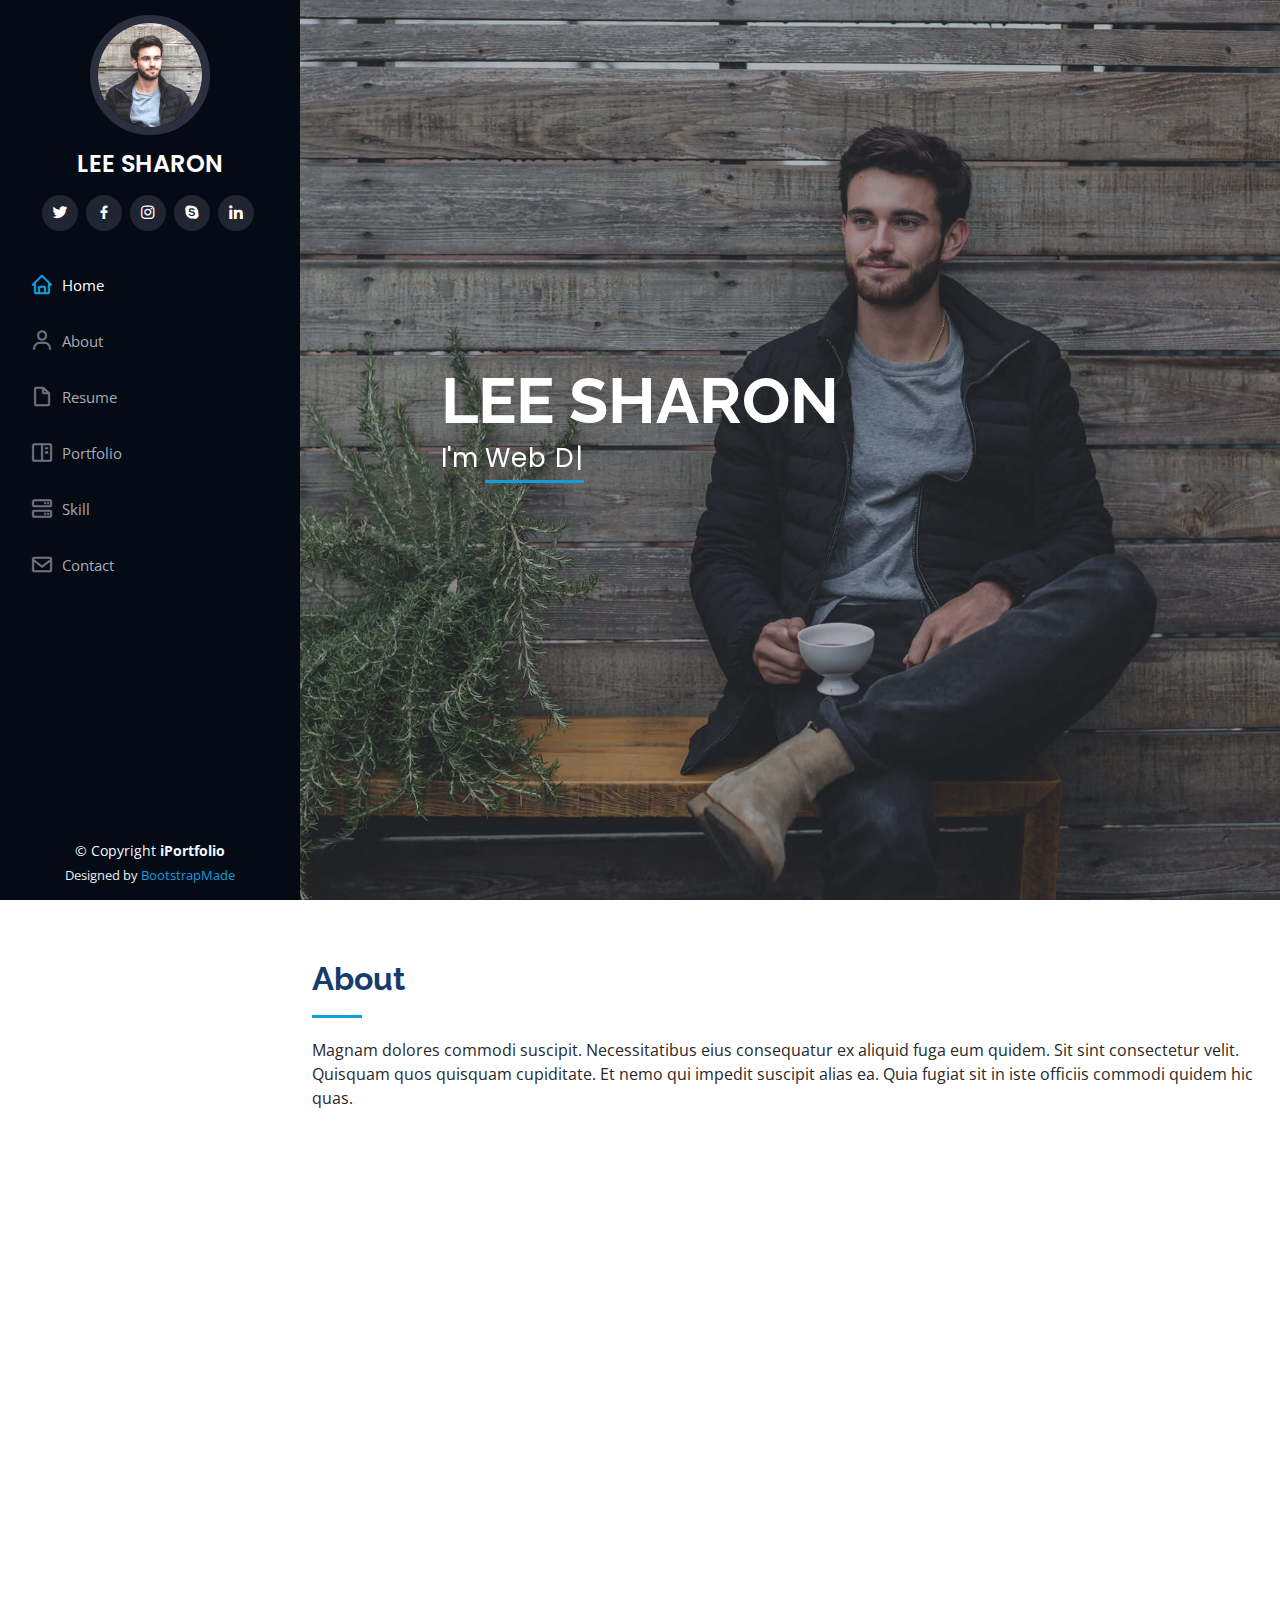
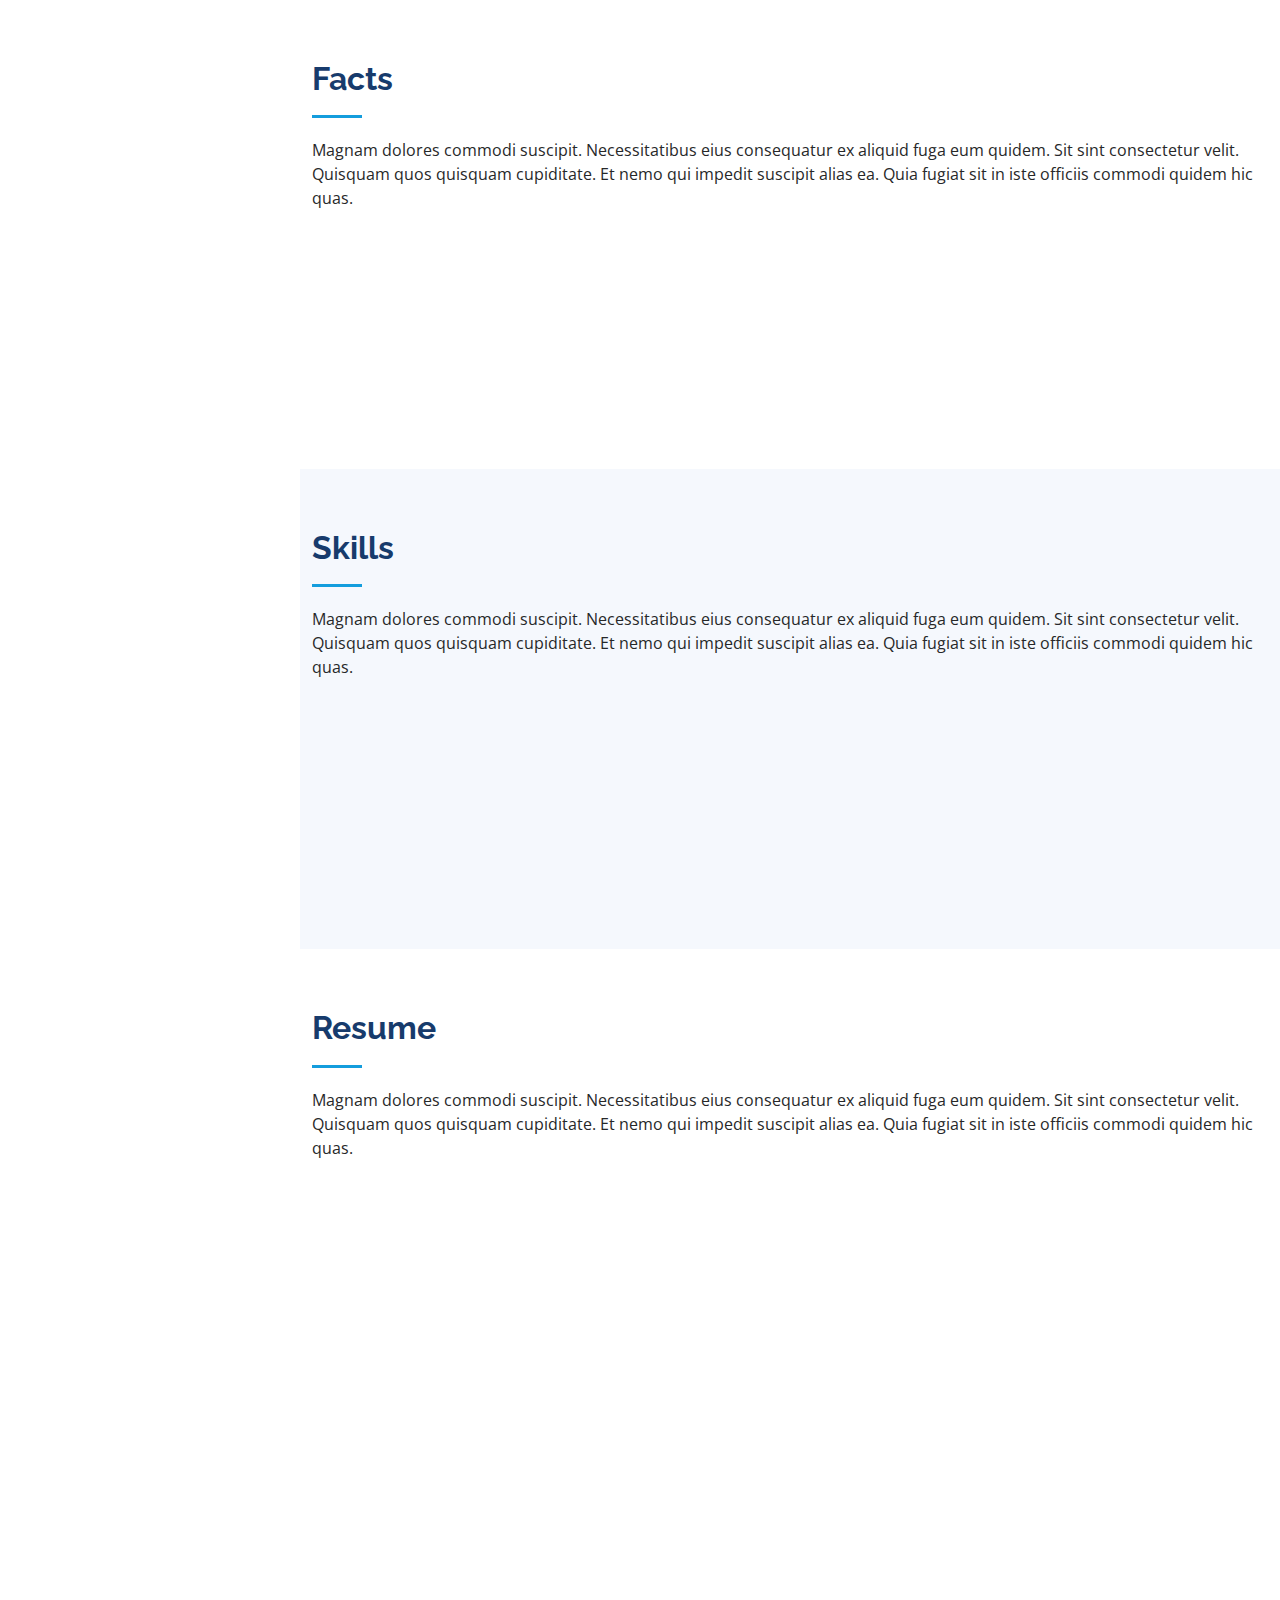
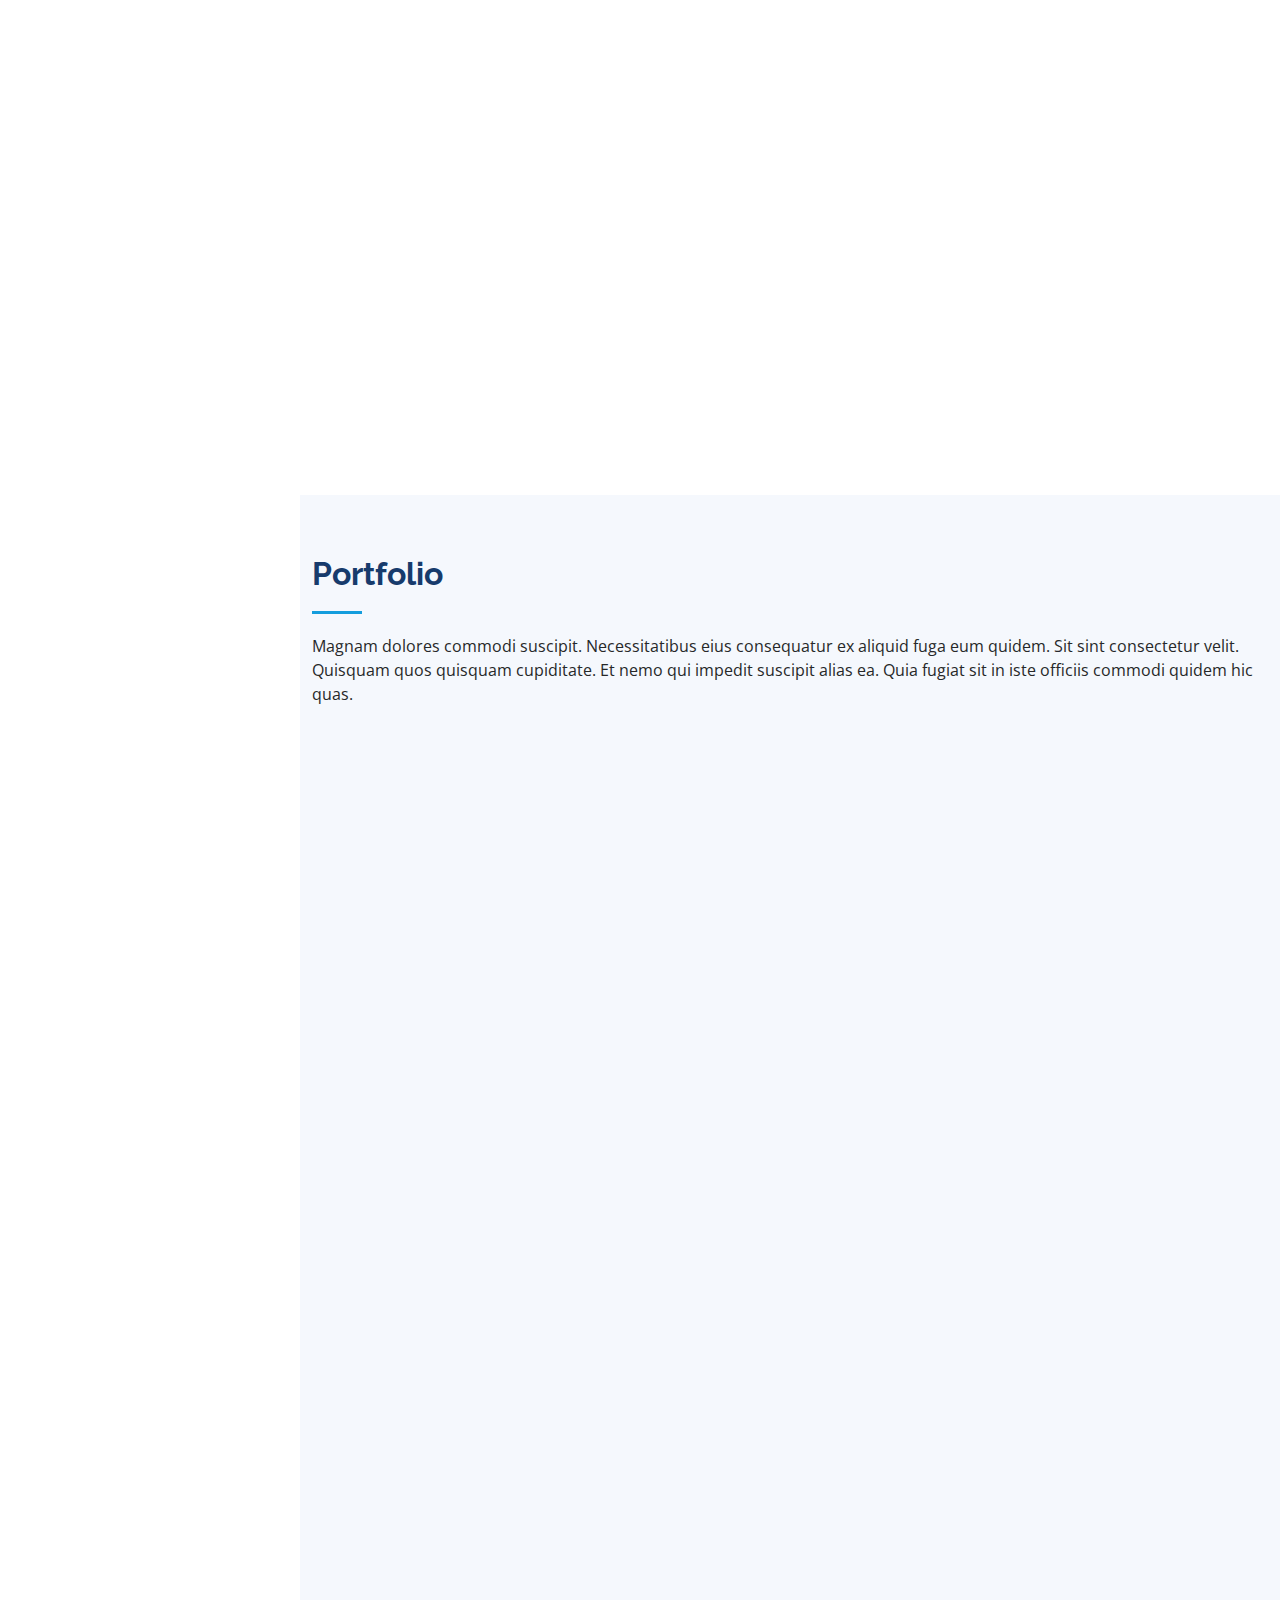
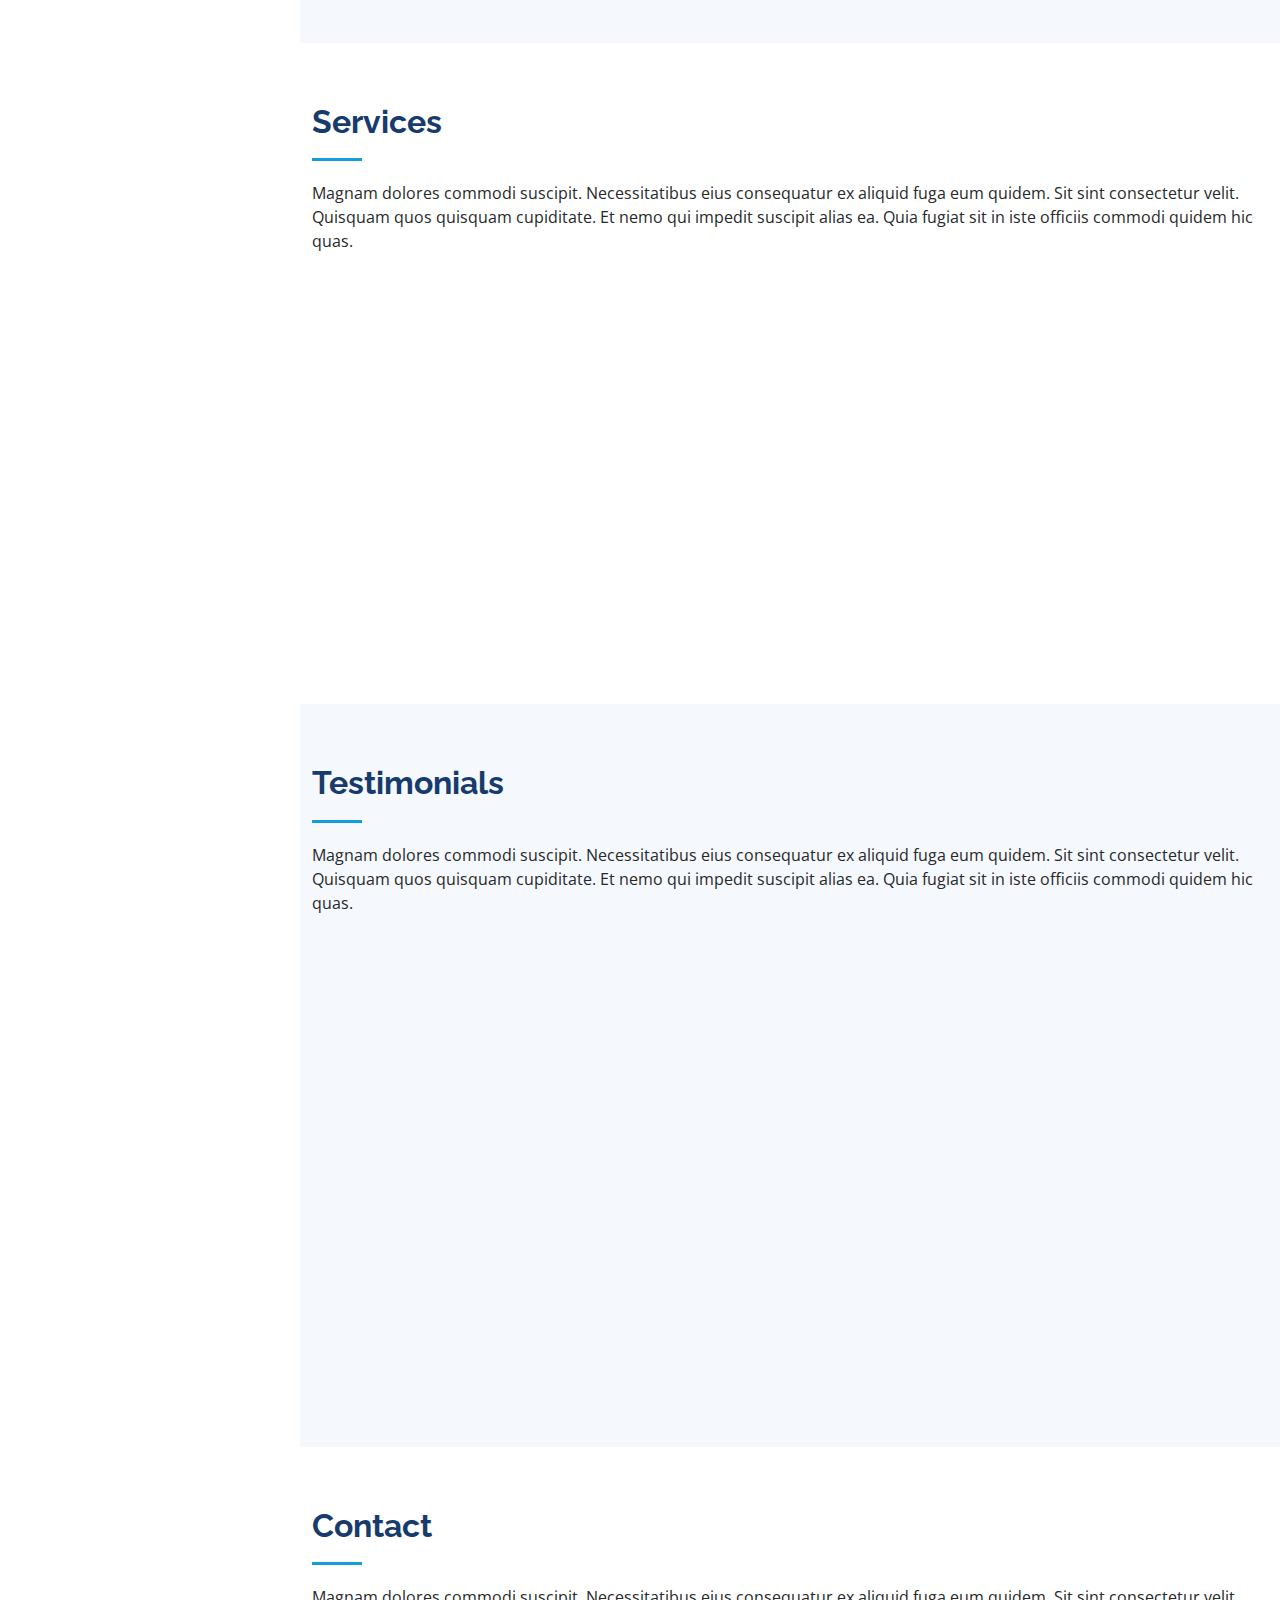
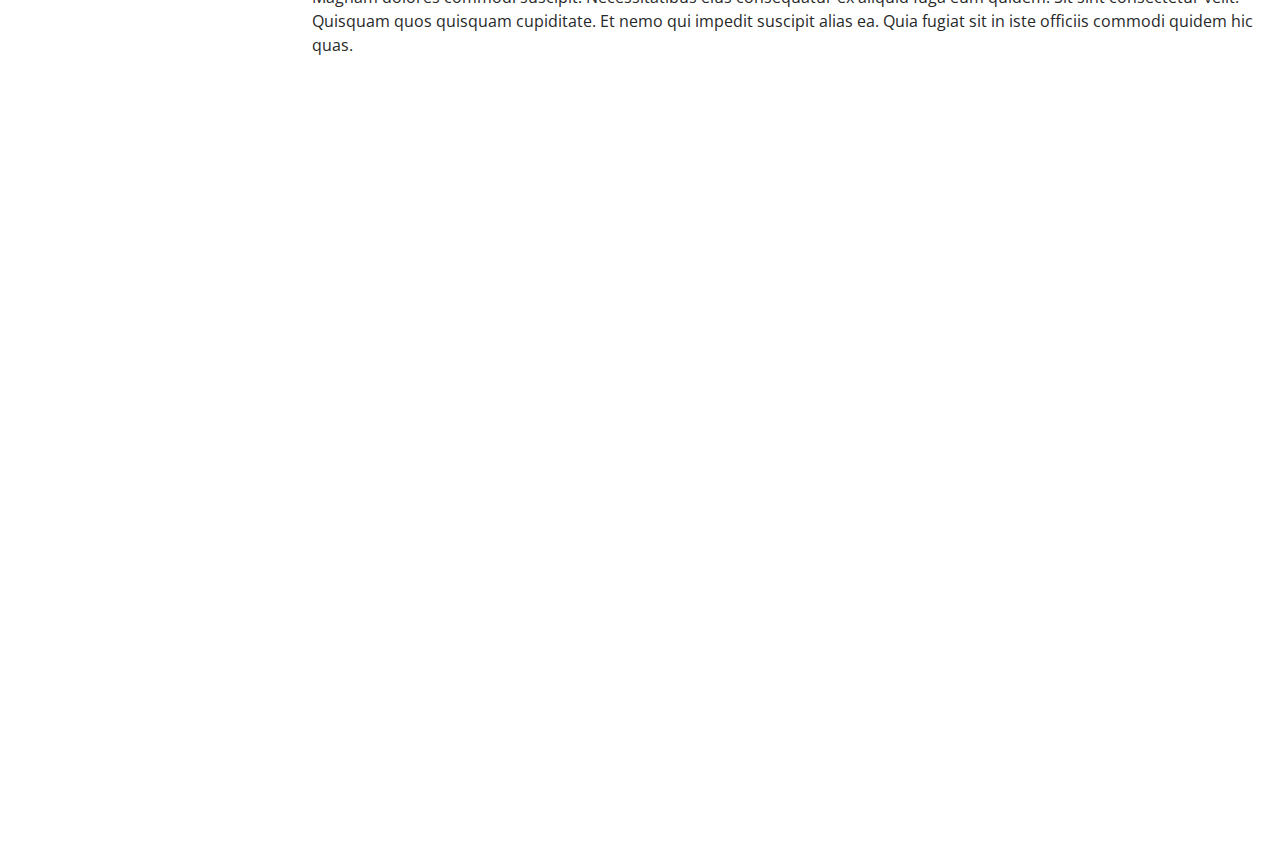
==== commit 89eb351b: "name" ====
--- a/portfolio/index.html
+++ b/portfolio/index.html
@@ -5,7 +5,7 @@
   <meta charset="utf-8">
   <meta content="width=device-width, initial-scale=1.0" name="viewport">
 
-  <title>iPortfolio Bootstrap Template - Index</title>
+  <title>안녕하세요! 신입 개발자 이샤론입니다!</title>
   <meta content="" name="description">
   <meta content="" name="keywords">
 
@@ -46,7 +46,7 @@
 
       <div class="profile">
         <img src="assets/img/profile-img.jpg" alt="" class="img-fluid rounded-circle">
-        <h1 class="text-light"><a href="index.html">Alex Smith</a></h1>
+        <h1 class="text-light"><a href="index.html">LEE SHARON</a></h1>
         <div class="social-links mt-3 text-center">
           <a href="#" class="twitter"><i class="bx bxl-twitter"></i></a>
           <a href="#" class="facebook"><i class="bx bxl-facebook"></i></a>
@@ -62,7 +62,7 @@
           <li><a href="#about" class="nav-link scrollto"><i class="bx bx-user"></i> <span>About</span></a></li>
           <li><a href="#resume" class="nav-link scrollto"><i class="bx bx-file-blank"></i> <span>Resume</span></a></li>
           <li><a href="#portfolio" class="nav-link scrollto"><i class="bx bx-book-content"></i> <span>Portfolio</span></a></li>
-          <li><a href="#services" class="nav-link scrollto"><i class="bx bx-server"></i> <span>Services</span></a></li>
+          <li><a href="#services" class="nav-link scrollto"><i class="bx bx-server"></i> <span>Skill</span></a></li>
           <li><a href="#contact" class="nav-link scrollto"><i class="bx bx-envelope"></i> <span>Contact</span></a></li>
         </ul>
       </nav><!-- .nav-menu -->
@@ -72,8 +72,8 @@
   <!-- ======= Hero Section ======= -->
   <section id="hero" class="d-flex flex-column justify-content-center align-items-center">
     <div class="hero-container" data-aos="fade-in">
-      <h1>Alex Smith</h1>
-      <p>I'm <span class="typed" data-typed-items="Designer, Developer, Freelancer, Photographer"></span></p>
+      <h1>LEE SHARON</h1>
+      <p>I'm <span class="typed" data-typed-items="Web Developer"></span></p>
     </div>
   </section><!-- End Hero -->
 
